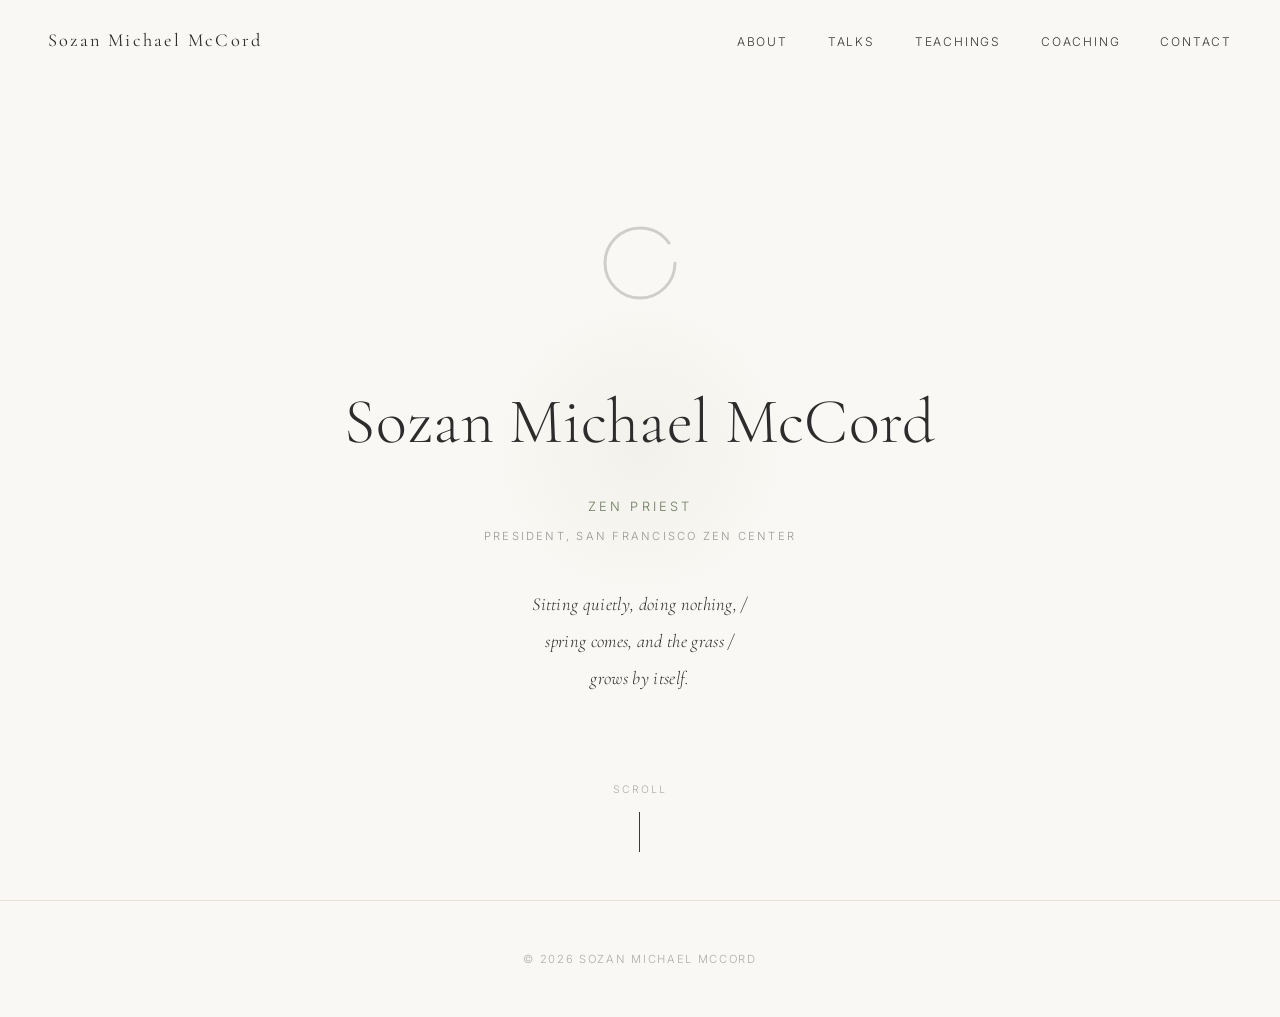
==== index.html @ 4ff05c6a "Build multi-page personal website for Sozan Michael McCord Static HTML/CSS site with 6 pages (index," ====
<!DOCTYPE html>
<html lang="en">
<head>
  <meta charset="UTF-8">
  <meta name="viewport" content="width=device-width, initial-scale=1.0">
  <title>Sozan Michael McCord — Zen Priest</title>
  <link rel="preconnect" href="https://fonts.googleapis.com">
  <link rel="preconnect" href="https://fonts.gstatic.com" crossorigin>
  <link href="https://fonts.googleapis.com/css2?family=Cormorant+Garamond:ital,wght@0,300;0,400;0,500;1,300;1,400;1,500&family=Inter:wght@300;400&display=swap" rel="stylesheet">
  <link rel="stylesheet" href="styles.css">
</head>
<body>

  <!-- Navigation -->
  <nav class="nav">
    <div class="nav-inner">
      <a href="index.html" class="nav-name">Sozan Michael McCord</a>
      <ul class="nav-links">
        <li><a href="about.html">About</a></li>
        <li><a href="talks.html">Talks</a></li>
        <li><a href="teachings.html">Teachings</a></li>
        <li><a href="coaching.html">Coaching</a></li>
        <li><a href="contact.html">Contact</a></li>
      </ul>
      <button class="hamburger" aria-label="Menu">
        <span></span>
        <span></span>
        <span></span>
      </button>
    </div>
  </nav>

  <!-- Mobile Panel -->
  <div class="mobile-overlay"></div>
  <div class="mobile-panel">
    <a href="about.html">About</a>
    <a href="talks.html">Talks</a>
    <a href="teachings.html">Teachings</a>
    <a href="coaching.html">Coaching</a>
    <a href="contact.html">Contact</a>
  </div>

  <!-- Hero -->
  <section class="hero">
    <div class="hero-glow"></div>
    <div class="hero-content">
      <svg class="enso" viewBox="0 0 120 120" xmlns="http://www.w3.org/2000/svg">
        <path d="M 95 60 C 95 79.33 79.33 95 60 95 C 40.67 95 25 79.33 25 60 C 25 40.67 40.67 25 60 25 C 72 25 82.5 31 89 40"
              fill="none" stroke="#2c2c2c" stroke-width="3" stroke-linecap="round"/>
      </svg>
      <h1>Sozan Michael McCord</h1>
      <p class="role">Zen Priest</p>
      <p class="position"><span>President, San Francisco Zen Center</span></p>
      <p class="verse">Sitting quietly, doing nothing, /<br>spring comes, and the grass /<br>grows by itself.</p>
    </div>
    <div class="scroll-hint">
      <span>Scroll</span>
      <div class="scroll-line"></div>
    </div>
  </section>

  <!-- Footer -->
  <footer class="footer">
    <p>&copy; 2026 Sozan Michael McCord</p>
  </footer>

  <script>
    // Nav scroll shrink
    window.addEventListener('scroll', () => {
      document.querySelector('.nav').classList.toggle('scrolled', window.scrollY > 50);
    });

    // Mobile nav toggle
    const hamburger = document.querySelector('.hamburger');
    const mobilePanel = document.querySelector('.mobile-panel');
    const mobileOverlay = document.querySelector('.mobile-overlay');

    function toggleMobile() {
      hamburger.classList.toggle('open');
      mobilePanel.classList.toggle('open');
      mobileOverlay.classList.toggle('open');
    }

    hamburger.addEventListener('click', toggleMobile);
    mobileOverlay.addEventListener('click', toggleMobile);

    // Scroll reveal
    const observer = new IntersectionObserver((entries) => {
      entries.forEach(entry => {
        if (entry.isIntersecting) {
          entry.target.classList.add('visible');
        }
      });
    }, { threshold: 0.15 });

    document.querySelectorAll('.reveal').forEach(el => observer.observe(el));
  </script>

</body>
</html>
---- styles.css ----
/* ── Custom Properties ── */
:root {
  --stone: #2c2c2c;
  --ink: #1a1a1a;
  --sand: #f5f0e8;
  --mist: #e8e2d6;
  --brush: #3a3a3a;
  --moss: #6b7c5e;
  --cloud: #faf8f4;
}

/* ── Reset & Base ── */
*,
*::before,
*::after {
  margin: 0;
  padding: 0;
  box-sizing: border-box;
}

html {
  scroll-behavior: smooth;
}

body {
  font-family: 'Inter', sans-serif;
  font-weight: 300;
  line-height: 1.8;
  letter-spacing: 0.02em;
  color: var(--ink);
  background: var(--cloud);
  -webkit-font-smoothing: antialiased;
  -moz-osx-font-smoothing: grayscale;
}

a {
  color: inherit;
  text-decoration: none;
}

ul {
  list-style: none;
}

img {
  max-width: 100%;
  display: block;
}

/* ── Typography ── */
h1, h2, h3, h4 {
  font-family: 'Cormorant Garamond', serif;
  font-weight: 300;
  color: var(--stone);
}

/* ── Navigation ── */
.nav {
  position: fixed;
  top: 0;
  left: 0;
  width: 100%;
  z-index: 1000;
  background: rgba(250, 248, 244, 0.9);
  backdrop-filter: blur(12px);
  -webkit-backdrop-filter: blur(12px);
  padding: 1.5rem 3rem;
  transition: padding 0.4s ease;
}

.nav.scrolled {
  padding: 0.8rem 3rem;
}

.nav-inner {
  max-width: 1200px;
  margin: 0 auto;
  display: flex;
  align-items: center;
  justify-content: space-between;
}

.nav-name {
  font-family: 'Cormorant Garamond', serif;
  font-weight: 400;
  font-size: 1.15rem;
  letter-spacing: 0.12em;
  color: var(--stone);
}

.nav-links {
  display: flex;
  gap: 2.5rem;
}

.nav-links a {
  font-size: 0.75rem;
  text-transform: uppercase;
  letter-spacing: 0.15em;
  color: var(--brush);
  position: relative;
  transition: color 0.3s ease;
}

.nav-links a::after {
  content: '';
  position: absolute;
  bottom: -4px;
  left: 0;
  width: 0;
  height: 1px;
  background: var(--moss);
  transition: width 0.3s ease;
}

.nav-links a:hover {
  color: var(--moss);
}

.nav-links a:hover::after {
  width: 100%;
}

.nav-links a.active {
  color: var(--moss);
}

.nav-links a.active::after {
  width: 100%;
}

/* ── Hamburger ── */
.hamburger {
  display: none;
  flex-direction: column;
  justify-content: center;
  gap: 5px;
  width: 28px;
  height: 28px;
  cursor: pointer;
  z-index: 1100;
  background: none;
  border: none;
}

.hamburger span {
  display: block;
  width: 100%;
  height: 1.5px;
  background: var(--stone);
  transition: transform 0.3s ease, opacity 0.3s ease;
}

.hamburger.open span:nth-child(1) {
  transform: translateY(6.5px) rotate(45deg);
}

.hamburger.open span:nth-child(2) {
  opacity: 0;
}

.hamburger.open span:nth-child(3) {
  transform: translateY(-6.5px) rotate(-45deg);
}

/* ── Mobile Nav Panel ── */
.mobile-panel {
  position: fixed;
  top: 0;
  right: -300px;
  width: 60vw;
  max-width: 300px;
  height: 100vh;
  background: var(--cloud);
  z-index: 1050;
  transition: right 0.4s ease;
  padding: 6rem 2rem 2rem;
  box-shadow: -4px 0 20px rgba(0, 0, 0, 0);
}

.mobile-panel.open {
  right: 0;
  box-shadow: -4px 0 20px rgba(0, 0, 0, 0.08);
}

.mobile-panel a {
  display: block;
  font-size: 0.8rem;
  text-transform: uppercase;
  letter-spacing: 0.15em;
  color: var(--brush);
  padding: 1rem 0;
  border-bottom: 1px solid var(--mist);
  transition: color 0.3s ease;
}

.mobile-panel a:hover,
.mobile-panel a.active {
  color: var(--moss);
}

.mobile-overlay {
  position: fixed;
  top: 0;
  left: 0;
  width: 100%;
  height: 100%;
  background: rgba(0, 0, 0, 0.15);
  z-index: 1040;
  opacity: 0;
  pointer-events: none;
  transition: opacity 0.4s ease;
}

.mobile-overlay.open {
  opacity: 1;
  pointer-events: auto;
}

/* ── Page Header ── */
.page-header {
  text-align: center;
  padding: 10rem 2rem 4rem;
}

.page-header h1 {
  font-size: clamp(2rem, 4vw, 3.5rem);
  margin-bottom: 0.75rem;
}

.page-header .subtitle {
  font-size: 0.75rem;
  text-transform: uppercase;
  letter-spacing: 0.2em;
  color: var(--moss);
}

/* ── Hero (index) ── */
.hero {
  min-height: 100vh;
  display: flex;
  flex-direction: column;
  align-items: center;
  justify-content: center;
  text-align: center;
  position: relative;
  padding: 2rem;
  overflow: hidden;
}

.hero-glow {
  position: absolute;
  width: 300px;
  height: 300px;
  border-radius: 50%;
  background: radial-gradient(circle, var(--moss) 0%, transparent 70%);
  opacity: 0.06;
  pointer-events: none;
  z-index: 0;
}

.hero-content {
  position: relative;
  z-index: 1;
}

.enso {
  width: 120px;
  height: 120px;
  opacity: 0;
  animation: fadeIn 2s ease forwards;
  margin: 0 auto 2rem;
}

@keyframes fadeIn {
  to { opacity: 0.2; }
}

@keyframes slideUp {
  from {
    opacity: 0;
    transform: translateY(20px);
  }
  to {
    opacity: 1;
    transform: translateY(0);
  }
}

.hero h1 {
  font-size: clamp(2.5rem, 5vw, 4.5rem);
  opacity: 0;
  animation: slideUp 1s ease forwards;
  animation-delay: 0.3s;
  margin-bottom: 1rem;
}

.hero .role {
  font-size: 0.8rem;
  text-transform: uppercase;
  letter-spacing: 0.25em;
  color: var(--moss);
  opacity: 0;
  animation: slideUp 1s ease forwards;
  animation-delay: 0.6s;
  margin-bottom: 0.5rem;
}

.hero .position {
  font-size: 0.7rem;
  text-transform: uppercase;
  letter-spacing: 0.2em;
  color: var(--brush);
  opacity: 0;
  animation: slideUp 1s ease forwards;
  animation-delay: 0.75s;
}

.hero .position span {
  opacity: 0.5;
}

.hero .verse {
  font-family: 'Cormorant Garamond', serif;
  font-weight: 300;
  font-style: italic;
  font-size: 1.15rem;
  line-height: 2;
  max-width: 400px;
  margin: 2.5rem auto 0;
  color: var(--stone);
  opacity: 0;
  animation: slideUp 1s ease forwards;
  animation-delay: 0.9s;
}

.scroll-hint {
  position: absolute;
  bottom: 3rem;
  display: flex;
  flex-direction: column;
  align-items: center;
  gap: 0.75rem;
  opacity: 0;
  animation: slideUp 1s ease forwards;
  animation-delay: 1.5s;
}

.scroll-hint span {
  font-size: 0.65rem;
  text-transform: uppercase;
  letter-spacing: 0.2em;
  color: var(--brush);
  opacity: 0.4;
}

.scroll-line {
  width: 1px;
  height: 40px;
  background: var(--brush);
  animation: pulse 2s ease-in-out infinite;
}

@keyframes pulse {
  0%, 100% { opacity: 0.2; }
  50% { opacity: 0.6; }
}

/* ── Content Sections ── */
.content-section {
  padding: 5rem 2rem;
}

.content-section.sand {
  background: var(--sand);
}

.content-narrow {
  max-width: 680px;
  margin: 0 auto;
}

.content-wide {
  max-width: 900px;
  margin: 0 auto;
}

.content-narrow p,
.content-wide p {
  margin-bottom: 1.5rem;
  color: var(--ink);
}

/* ── Scroll Reveal ── */
.reveal {
  opacity: 0;
  transform: translateY(30px);
  transition: opacity 0.8s ease, transform 0.8s ease;
}

.reveal.visible {
  opacity: 1;
  transform: translateY(0);
}

/* ── Timeline (about) ── */
.timeline {
  border-top: 1px solid var(--mist);
  margin-top: 3rem;
  padding-top: 2rem;
}

.timeline-item {
  display: flex;
  gap: 2rem;
  padding: 0.75rem 0;
}

.timeline-year {
  min-width: 90px;
  text-align: right;
  font-size: 0.8rem;
  color: var(--moss);
  letter-spacing: 0.05em;
  font-weight: 400;
}

.timeline-desc {
  font-size: 0.95rem;
  color: var(--brush);
}

/* ── Talks ── */
.filter-buttons {
  display: flex;
  flex-wrap: wrap;
  gap: 0.75rem;
  margin-bottom: 2.5rem;
}

.filter-btn {
  font-family: 'Inter', sans-serif;
  font-size: 0.7rem;
  text-transform: uppercase;
  letter-spacing: 0.12em;
  padding: 0.5rem 1.25rem;
  border: 1px solid var(--mist);
  background: transparent;
  color: var(--brush);
  cursor: pointer;
  transition: all 0.3s ease;
}

.filter-btn:hover,
.filter-btn.active {
  border-color: var(--moss);
  color: var(--moss);
  background: rgba(107, 124, 94, 0.06);
}

.talks-list {
  display: flex;
  flex-direction: column;
  gap: 0;
}

.talk-item {
  display: grid;
  grid-template-columns: 100px 1fr auto;
  align-items: center;
  gap: 1.5rem;
  padding: 1.25rem 1rem;
  border-bottom: 1px solid var(--mist);
  text-decoration: none;
  color: var(--ink);
  transition: transform 0.3s ease, box-shadow 0.3s ease;
}

.talk-item:first-child {
  border-top: 1px solid var(--mist);
}

.talk-item:hover {
  transform: translateX(4px);
  box-shadow: -3px 0 0 var(--moss);
}

.talk-date {
  font-size: 0.8rem;
  color: var(--brush);
  opacity: 0.7;
}

.talk-title {
  font-family: 'Cormorant Garamond', serif;
  font-weight: 400;
  font-size: 1.1rem;
  color: var(--stone);
}

.talk-tag {
  font-size: 0.65rem;
  text-transform: uppercase;
  letter-spacing: 0.1em;
  color: var(--moss);
  opacity: 0.8;
  white-space: nowrap;
}

.browse-link {
  display: inline-block;
  margin-top: 2.5rem;
  font-size: 0.8rem;
  color: var(--moss);
  letter-spacing: 0.05em;
  transition: opacity 0.3s ease;
}

.browse-link:hover {
  opacity: 0.7;
}

/* ── Teachings Quote ── */
.teaching-quote {
  max-width: 600px;
  margin: 0 auto;
  text-align: center;
  padding: 4rem 2rem;
}

.teaching-quote .line {
  width: 40px;
  height: 1px;
  background: var(--moss);
  margin: 0 auto 2.5rem;
}

.teaching-quote blockquote {
  font-family: 'Cormorant Garamond', serif;
  font-weight: 300;
  font-style: italic;
  font-size: clamp(1.4rem, 3vw, 2rem);
  line-height: 1.8;
  color: var(--stone);
  margin-bottom: 1.5rem;
}

.teaching-quote .attribution {
  font-size: 0.75rem;
  text-transform: uppercase;
  letter-spacing: 0.2em;
  color: var(--moss);
}

/* ── Coaching Offerings ── */
.offering {
  padding: 2rem 0;
  border-bottom: 1px solid var(--mist);
}

.offering:first-of-type {
  border-top: 1px solid var(--mist);
}

.offering h3 {
  font-family: 'Cormorant Garamond', serif;
  font-weight: 400;
  font-size: 1.3rem;
  margin-bottom: 0.75rem;
  color: var(--stone);
}

.offering p {
  margin-bottom: 0;
}

.cta-link {
  display: inline-block;
  margin-top: 2.5rem;
  font-size: 0.85rem;
  color: var(--moss);
  text-decoration: underline;
  text-underline-offset: 4px;
  transition: opacity 0.3s ease;
}

.cta-link:hover {
  opacity: 0.7;
}

/* ── Contact ── */
.contact-links {
  margin-top: 2rem;
}

.contact-links a {
  font-size: 0.8rem;
  text-transform: uppercase;
  letter-spacing: 0.12em;
  color: var(--moss);
  text-decoration: none;
  border-bottom: 1px solid transparent;
  transition: border-color 0.3s ease;
}

.contact-links a:hover {
  border-bottom-color: var(--moss);
}

/* ── Footer ── */
.footer {
  text-align: center;
  padding: 3rem 2rem;
  background: var(--cloud);
  border-top: 1px solid var(--mist);
}

.footer p {
  font-size: 0.7rem;
  text-transform: uppercase;
  letter-spacing: 0.15em;
  color: var(--brush);
  opacity: 0.4;
}

/* ── Responsive ── */
@media (max-width: 768px) {
  .nav {
    padding: 1rem 1.5rem;
  }

  .nav.scrolled {
    padding: 0.6rem 1.5rem;
  }

  .hamburger {
    display: flex;
  }

  .nav-links {
    display: none;
  }

  .page-header {
    padding: 8rem 1.5rem 3rem;
  }

  .content-section {
    padding: 3rem 1.5rem;
  }

  .talk-item {
    grid-template-columns: 1fr;
    gap: 0.25rem;
  }

  .talk-tag {
    justify-self: start;
  }

  .timeline-item {
    flex-direction: column;
    gap: 0.25rem;
  }

  .timeline-year {
    text-align: left;
  }

  .filter-buttons {
    gap: 0.5rem;
  }
}
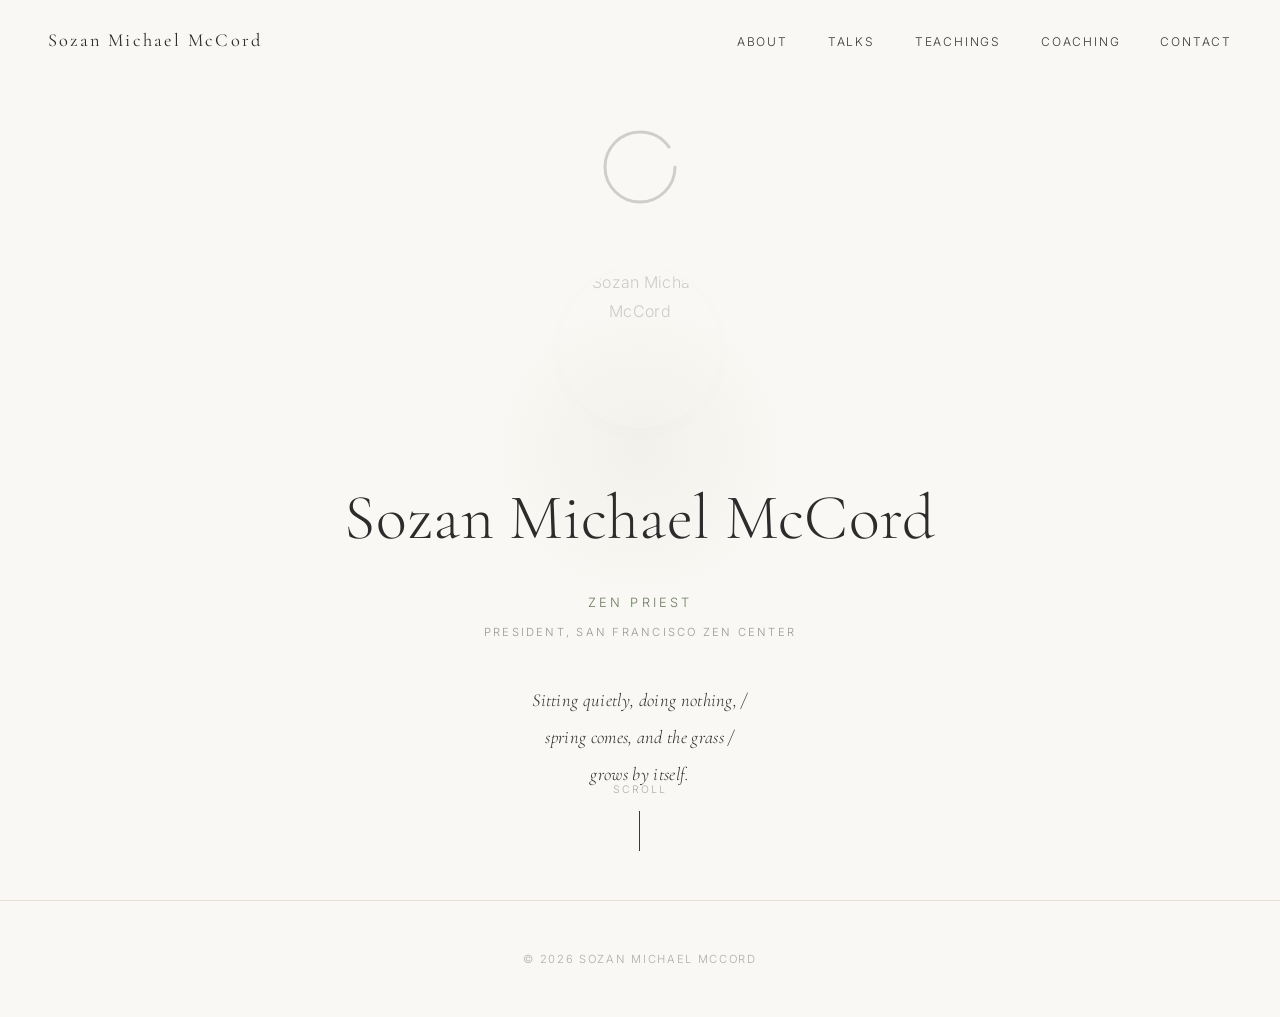
==== commit d5c19b17: "Add portrait photo to home page hero section Circular cropped portrait image between the enso SVG an" ====
--- a/index.html
+++ b/index.html
@@ -48,6 +48,7 @@
         <path d="M 95 60 C 95 79.33 79.33 95 60 95 C 40.67 95 25 79.33 25 60 C 25 40.67 40.67 25 60 25 C 72 25 82.5 31 89 40"
               fill="none" stroke="#2c2c2c" stroke-width="3" stroke-linecap="round"/>
       </svg>
+      <img src="portrait.jpg" alt="Sozan Michael McCord" class="hero-portrait">
       <h1>Sozan Michael McCord</h1>
       <p class="role">Zen Priest</p>
       <p class="position"><span>President, San Francisco Zen Center</span></p>
--- a/styles.css
+++ b/styles.css
@@ -276,6 +276,22 @@
   to { opacity: 0.2; }
 }
 
+.hero-portrait {
+  width: 160px;
+  height: 160px;
+  border-radius: 50%;
+  object-fit: cover;
+  margin: 0 auto 2rem;
+  opacity: 0;
+  animation: fadeIn 2s ease forwards;
+  animation-delay: 0.15s;
+  box-shadow: 0 4px 24px rgba(0, 0, 0, 0.08);
+}
+
+@keyframes fadeIn-portrait {
+  to { opacity: 1; }
+}
+
 @keyframes slideUp {
   from {
     opacity: 0;
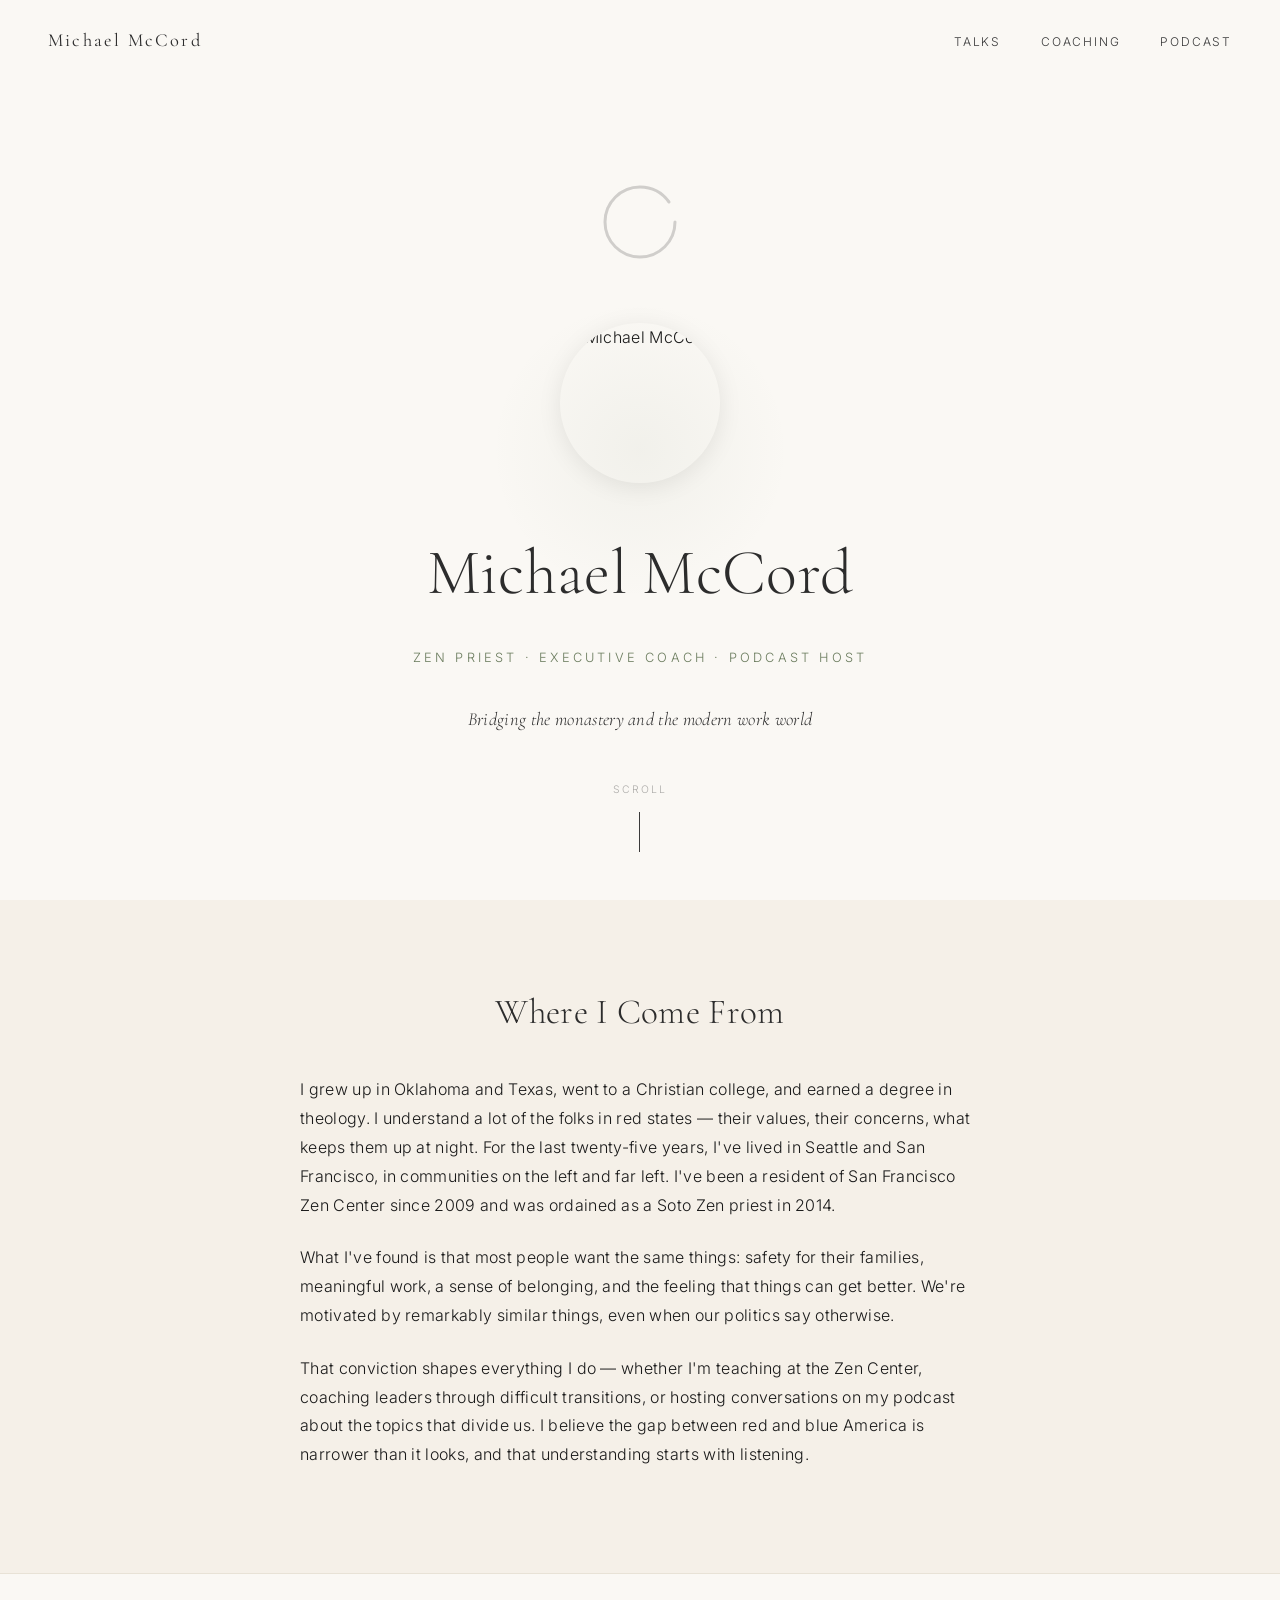
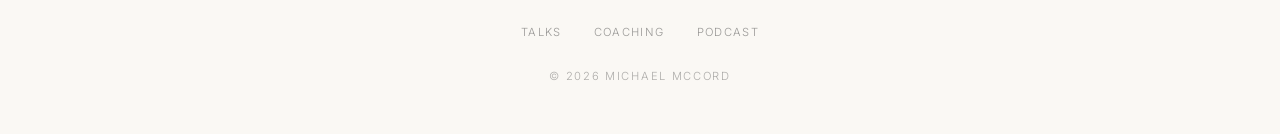
==== commit e9bc2ffa: "Restructure site: 4 pages with coaching pricing and Seeing Magenta podcast - Homepage: Zen priest / " ====
--- a/index.html
+++ b/index.html
@@ -3,7 +3,7 @@
 <head>
   <meta charset="UTF-8">
   <meta name="viewport" content="width=device-width, initial-scale=1.0">
-  <title>Sozan Michael McCord — Zen Priest</title>
+  <title>Michael McCord — Zen Priest · Coach · Podcast Host</title>
   <link rel="preconnect" href="https://fonts.googleapis.com">
   <link rel="preconnect" href="https://fonts.gstatic.com" crossorigin>
   <link href="https://fonts.googleapis.com/css2?family=Cormorant+Garamond:ital,wght@0,300;0,400;0,500;1,300;1,400;1,500&family=Inter:wght@300;400&display=swap" rel="stylesheet">
@@ -14,13 +14,11 @@
   <!-- Navigation -->
   <nav class="nav">
     <div class="nav-inner">
-      <a href="index.html" class="nav-name">Sozan Michael McCord</a>
+      <a href="index.html" class="nav-name">Michael McCord</a>
       <ul class="nav-links">
-        <li><a href="about.html">About</a></li>
         <li><a href="talks.html">Talks</a></li>
-        <li><a href="teachings.html">Teachings</a></li>
         <li><a href="coaching.html">Coaching</a></li>
-        <li><a href="contact.html">Contact</a></li>
+        <li><a href="podcast.html">Podcast</a></li>
       </ul>
       <button class="hamburger" aria-label="Menu">
         <span></span>
@@ -30,14 +28,11 @@
     </div>
   </nav>
 
-  <!-- Mobile Panel -->
   <div class="mobile-overlay"></div>
   <div class="mobile-panel">
-    <a href="about.html">About</a>
     <a href="talks.html">Talks</a>
-    <a href="teachings.html">Teachings</a>
     <a href="coaching.html">Coaching</a>
-    <a href="contact.html">Contact</a>
+    <a href="podcast.html">Podcast</a>
   </div>
 
   <!-- Hero -->
@@ -48,11 +43,10 @@
         <path d="M 95 60 C 95 79.33 79.33 95 60 95 C 40.67 95 25 79.33 25 60 C 25 40.67 40.67 25 60 25 C 72 25 82.5 31 89 40"
               fill="none" stroke="#2c2c2c" stroke-width="3" stroke-linecap="round"/>
       </svg>
-      <img src="portrait.jpg" alt="Sozan Michael McCord" class="hero-portrait">
-      <h1>Sozan Michael McCord</h1>
-      <p class="role">Zen Priest</p>
-      <p class="position"><span>President, San Francisco Zen Center</span></p>
-      <p class="verse">Sitting quietly, doing nothing, /<br>spring comes, and the grass /<br>grows by itself.</p>
+      <img src="portrait.jpg" alt="Michael McCord" class="hero-portrait">
+      <h1>Michael McCord</h1>
+      <p class="role">Zen Priest · Executive Coach · Podcast Host</p>
+      <p class="tagline">Bridging the monastery and the modern work world</p>
     </div>
     <div class="scroll-hint">
       <span>Scroll</span>
@@ -60,18 +54,31 @@
     </div>
   </section>
 
+  <!-- About -->
+  <section class="content-section sand">
+    <div class="content-narrow reveal">
+      <h2 class="section-heading">Where I Come From</h2>
+      <p>I grew up in Oklahoma and Texas, went to a Christian college, and earned a degree in theology. I understand a lot of the folks in red states — their values, their concerns, what keeps them up at night. For the last twenty-five years, I've lived in Seattle and San Francisco, in communities on the left and far left. I've been a resident of San Francisco Zen Center since 2009 and was ordained as a Soto Zen priest in 2014.</p>
+      <p>What I've found is that most people want the same things: safety for their families, meaningful work, a sense of belonging, and the feeling that things can get better. We're motivated by remarkably similar things, even when our politics say otherwise.</p>
+      <p>That conviction shapes everything I do — whether I'm teaching at the Zen Center, coaching leaders through difficult transitions, or hosting conversations on my podcast about the topics that divide us. I believe the gap between red and blue America is narrower than it looks, and that understanding starts with listening.</p>
+    </div>
+  </section>
+
   <!-- Footer -->
   <footer class="footer">
-    <p>&copy; 2026 Sozan Michael McCord</p>
+    <div class="footer-links">
+      <a href="talks.html">Talks</a>
+      <a href="coaching.html">Coaching</a>
+      <a href="podcast.html">Podcast</a>
+    </div>
+    <p>&copy; 2026 Michael McCord</p>
   </footer>
 
   <script>
-    // Nav scroll shrink
     window.addEventListener('scroll', () => {
       document.querySelector('.nav').classList.toggle('scrolled', window.scrollY > 50);
     });
 
-    // Mobile nav toggle
     const hamburger = document.querySelector('.hamburger');
     const mobilePanel = document.querySelector('.mobile-panel');
     const mobileOverlay = document.querySelector('.mobile-overlay');
@@ -85,12 +92,9 @@
     hamburger.addEventListener('click', toggleMobile);
     mobileOverlay.addEventListener('click', toggleMobile);
 
-    // Scroll reveal
     const observer = new IntersectionObserver((entries) => {
       entries.forEach(entry => {
-        if (entry.isIntersecting) {
-          entry.target.classList.add('visible');
-        }
+        if (entry.isIntersecting) entry.target.classList.add('visible');
       });
     }, { threshold: 0.15 });
 
--- a/styles.css
+++ b/styles.css
@@ -7,6 +7,7 @@
   --brush: #3a3a3a;
   --moss: #6b7c5e;
   --cloud: #faf8f4;
+  --magenta: #8b3a6b;
 }
 
 /* ── Reset & Base ── */
@@ -283,12 +284,12 @@
   object-fit: cover;
   margin: 0 auto 2rem;
   opacity: 0;
-  animation: fadeIn 2s ease forwards;
+  animation: portraitFadeIn 2s ease forwards;
   animation-delay: 0.15s;
   box-shadow: 0 4px 24px rgba(0, 0, 0, 0.08);
 }
 
-@keyframes fadeIn-portrait {
+@keyframes portraitFadeIn {
   to { opacity: 1; }
 }
 
@@ -322,28 +323,14 @@
   margin-bottom: 0.5rem;
 }
 
-.hero .position {
-  font-size: 0.7rem;
-  text-transform: uppercase;
-  letter-spacing: 0.2em;
-  color: var(--brush);
-  opacity: 0;
-  animation: slideUp 1s ease forwards;
-  animation-delay: 0.75s;
-}
-
-.hero .position span {
-  opacity: 0.5;
-}
-
-.hero .verse {
+.hero .tagline {
   font-family: 'Cormorant Garamond', serif;
   font-weight: 300;
   font-style: italic;
   font-size: 1.15rem;
   line-height: 2;
-  max-width: 400px;
-  margin: 2.5rem auto 0;
+  max-width: 500px;
+  margin: 2rem auto 0;
   color: var(--stone);
   opacity: 0;
   animation: slideUp 1s ease forwards;
@@ -407,6 +394,12 @@
   color: var(--ink);
 }
 
+.section-heading {
+  font-size: clamp(1.6rem, 3vw, 2.2rem);
+  margin-bottom: 2rem;
+  text-align: center;
+}
+
 /* ── Scroll Reveal ── */
 .reveal {
   opacity: 0;
@@ -417,33 +410,6 @@
 .reveal.visible {
   opacity: 1;
   transform: translateY(0);
-}
-
-/* ── Timeline (about) ── */
-.timeline {
-  border-top: 1px solid var(--mist);
-  margin-top: 3rem;
-  padding-top: 2rem;
-}
-
-.timeline-item {
-  display: flex;
-  gap: 2rem;
-  padding: 0.75rem 0;
-}
-
-.timeline-year {
-  min-width: 90px;
-  text-align: right;
-  font-size: 0.8rem;
-  color: var(--moss);
-  letter-spacing: 0.05em;
-  font-weight: 400;
-}
-
-.timeline-desc {
-  font-size: 0.95rem;
-  color: var(--brush);
 }
 
 /* ── Talks ── */
@@ -536,38 +502,6 @@
   opacity: 0.7;
 }
 
-/* ── Teachings Quote ── */
-.teaching-quote {
-  max-width: 600px;
-  margin: 0 auto;
-  text-align: center;
-  padding: 4rem 2rem;
-}
-
-.teaching-quote .line {
-  width: 40px;
-  height: 1px;
-  background: var(--moss);
-  margin: 0 auto 2.5rem;
-}
-
-.teaching-quote blockquote {
-  font-family: 'Cormorant Garamond', serif;
-  font-weight: 300;
-  font-style: italic;
-  font-size: clamp(1.4rem, 3vw, 2rem);
-  line-height: 1.8;
-  color: var(--stone);
-  margin-bottom: 1.5rem;
-}
-
-.teaching-quote .attribution {
-  font-size: 0.75rem;
-  text-transform: uppercase;
-  letter-spacing: 0.2em;
-  color: var(--moss);
-}
-
 /* ── Coaching Offerings ── */
 .offering {
   padding: 2rem 0;
@@ -590,6 +524,36 @@
   margin-bottom: 0;
 }
 
+/* ── Pricing ── */
+.pricing {
+  margin-top: 3rem;
+  padding: 3rem;
+  background: var(--sand);
+  border-radius: 2px;
+}
+
+.pricing h2 {
+  font-size: 1.6rem;
+  margin-bottom: 0.5rem;
+  text-align: center;
+}
+
+.pricing .pricing-range {
+  text-align: center;
+  font-family: 'Cormorant Garamond', serif;
+  font-size: clamp(2rem, 4vw, 3rem);
+  font-weight: 400;
+  color: var(--moss);
+  margin: 1.5rem 0;
+}
+
+.pricing .pricing-note {
+  text-align: center;
+  font-size: 0.85rem;
+  color: var(--brush);
+  margin-bottom: 0;
+}
+
 .cta-link {
   display: inline-block;
   margin-top: 2.5rem;
@@ -604,23 +568,51 @@
   opacity: 0.7;
 }
 
-/* ── Contact ── */
-.contact-links {
-  margin-top: 2rem;
-}
-
-.contact-links a {
-  font-size: 0.8rem;
-  text-transform: uppercase;
-  letter-spacing: 0.12em;
-  color: var(--moss);
-  text-decoration: none;
-  border-bottom: 1px solid transparent;
-  transition: border-color 0.3s ease;
-}
-
-.contact-links a:hover {
-  border-bottom-color: var(--moss);
+/* ── Podcast ── */
+.podcast-brand {
+  text-align: center;
+  max-width: 600px;
+  margin: 0 auto 3rem;
+}
+
+.podcast-brand .podcast-name {
+  font-size: clamp(1.8rem, 4vw, 2.8rem);
+  color: var(--magenta);
+  margin-bottom: 0.75rem;
+}
+
+.podcast-brand .podcast-tagline {
+  font-family: 'Cormorant Garamond', serif;
+  font-weight: 300;
+  font-style: italic;
+  font-size: 1.1rem;
+  color: var(--brush);
+}
+
+.podcast-concept {
+  max-width: 680px;
+  margin: 0 auto;
+}
+
+.podcast-episodes {
+  margin-top: 3rem;
+  border-top: 1px solid var(--mist);
+  padding-top: 2rem;
+}
+
+.podcast-episodes h3 {
+  font-size: 1.2rem;
+  margin-bottom: 1.5rem;
+  font-weight: 400;
+}
+
+.episode-placeholder {
+  padding: 2.5rem;
+  border: 1px dashed var(--mist);
+  text-align: center;
+  color: var(--brush);
+  font-size: 0.85rem;
+  opacity: 0.7;
 }
 
 /* ── Footer ── */
@@ -629,6 +621,26 @@
   padding: 3rem 2rem;
   background: var(--cloud);
   border-top: 1px solid var(--mist);
+}
+
+.footer-links {
+  margin-bottom: 1.5rem;
+  display: flex;
+  justify-content: center;
+  gap: 2rem;
+}
+
+.footer-links a {
+  font-size: 0.7rem;
+  text-transform: uppercase;
+  letter-spacing: 0.12em;
+  color: var(--brush);
+  opacity: 0.5;
+  transition: opacity 0.3s ease;
+}
+
+.footer-links a:hover {
+  opacity: 0.8;
 }
 
 .footer p {
@@ -674,16 +686,16 @@
     justify-self: start;
   }
 
-  .timeline-item {
-    flex-direction: column;
-    gap: 0.25rem;
-  }
-
-  .timeline-year {
-    text-align: left;
-  }
-
   .filter-buttons {
     gap: 0.5rem;
   }
-}
+
+  .pricing {
+    padding: 2rem 1.5rem;
+  }
+
+  .footer-links {
+    flex-wrap: wrap;
+    gap: 1rem;
+  }
+}
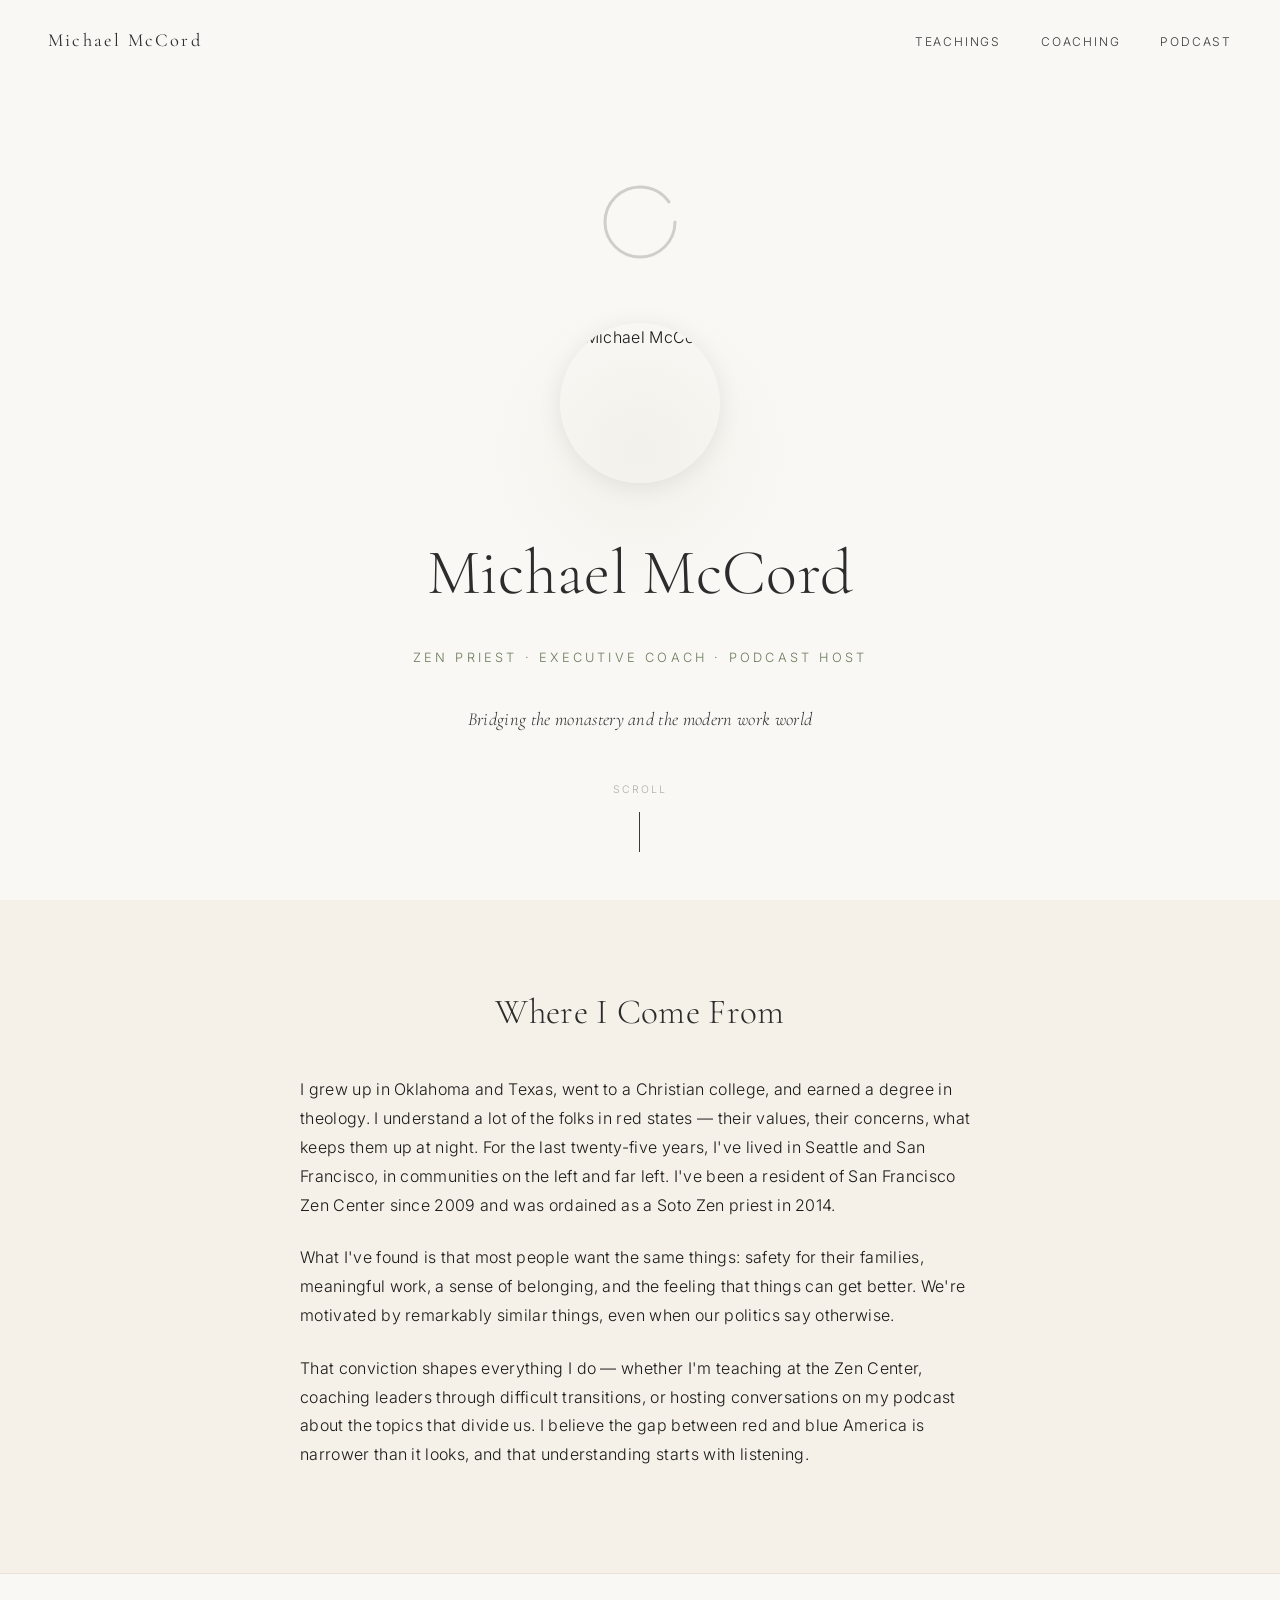
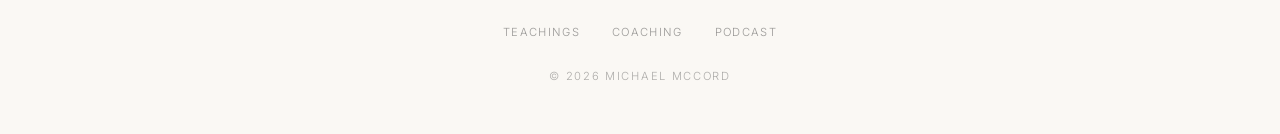
==== commit 655257ec: "Rename Talks to Teachings nav link, update coaching contact email - Nav and footer links now say "Te" ====
--- a/index.html
+++ b/index.html
@@ -16,7 +16,7 @@
     <div class="nav-inner">
       <a href="index.html" class="nav-name">Michael McCord</a>
       <ul class="nav-links">
-        <li><a href="talks.html">Talks</a></li>
+        <li><a href="talks.html">Teachings</a></li>
         <li><a href="coaching.html">Coaching</a></li>
         <li><a href="podcast.html">Podcast</a></li>
       </ul>
@@ -30,7 +30,7 @@
 
   <div class="mobile-overlay"></div>
   <div class="mobile-panel">
-    <a href="talks.html">Talks</a>
+    <a href="talks.html">Teachings</a>
     <a href="coaching.html">Coaching</a>
     <a href="podcast.html">Podcast</a>
   </div>
@@ -67,7 +67,7 @@
   <!-- Footer -->
   <footer class="footer">
     <div class="footer-links">
-      <a href="talks.html">Talks</a>
+      <a href="talks.html">Teachings</a>
       <a href="coaching.html">Coaching</a>
       <a href="podcast.html">Podcast</a>
     </div>
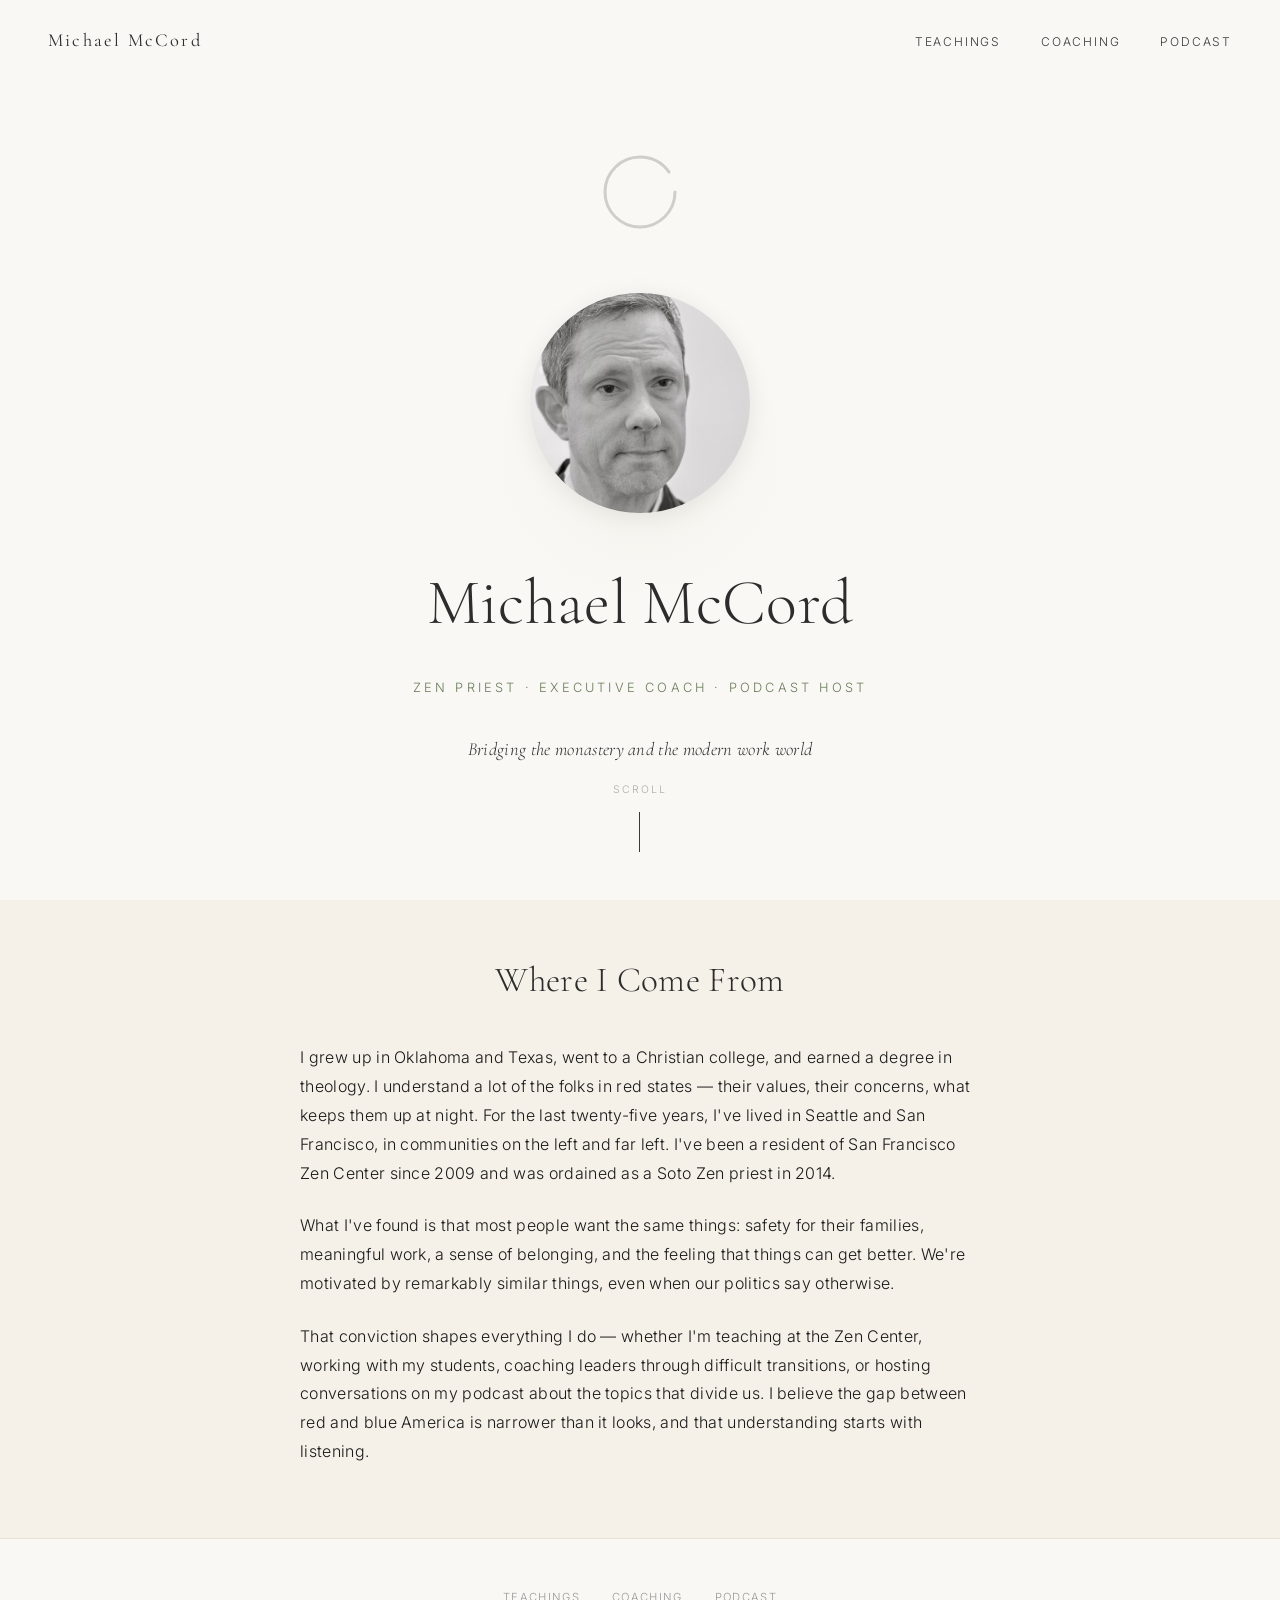
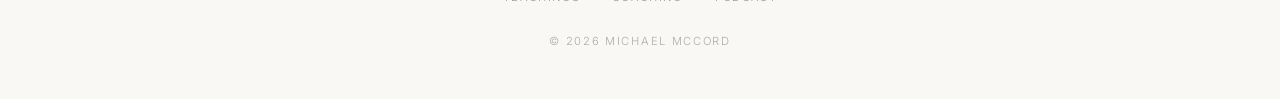
==== commit 88bc4e82: "Add 'working with my students' to homepage bio Co-Authored-By: Claude Opus 4.6 <noreply@anthropic.co" ====
--- a/index.html
+++ b/index.html
@@ -60,7 +60,7 @@
       <h2 class="section-heading">Where I Come From</h2>
       <p>I grew up in Oklahoma and Texas, went to a Christian college, and earned a degree in theology. I understand a lot of the folks in red states — their values, their concerns, what keeps them up at night. For the last twenty-five years, I've lived in Seattle and San Francisco, in communities on the left and far left. I've been a resident of San Francisco Zen Center since 2009 and was ordained as a Soto Zen priest in 2014.</p>
       <p>What I've found is that most people want the same things: safety for their families, meaningful work, a sense of belonging, and the feeling that things can get better. We're motivated by remarkably similar things, even when our politics say otherwise.</p>
-      <p>That conviction shapes everything I do — whether I'm teaching at the Zen Center, coaching leaders through difficult transitions, or hosting conversations on my podcast about the topics that divide us. I believe the gap between red and blue America is narrower than it looks, and that understanding starts with listening.</p>
+      <p>That conviction shapes everything I do — whether I'm teaching at the Zen Center, working with my students, coaching leaders through difficult transitions, or hosting conversations on my podcast about the topics that divide us. I believe the gap between red and blue America is narrower than it looks, and that understanding starts with listening.</p>
     </div>
   </section>
 
--- a/styles.css
+++ b/styles.css
@@ -221,7 +221,7 @@
 /* ── Page Header ── */
 .page-header {
   text-align: center;
-  padding: 10rem 2rem 4rem;
+  padding: 10rem 2rem 2rem;
 }
 
 .page-header h1 {
@@ -278,10 +278,11 @@
 }
 
 .hero-portrait {
-  width: 160px;
-  height: 160px;
+  width: 220px;
+  height: 220px;
   border-radius: 50%;
   object-fit: cover;
+  object-position: center 25%;
   margin: 0 auto 2rem;
   opacity: 0;
   animation: portraitFadeIn 2s ease forwards;
@@ -371,7 +372,7 @@
 
 /* ── Content Sections ── */
 .content-section {
-  padding: 5rem 2rem;
+  padding: 3rem 2rem;
 }
 
 .content-section.sand {
@@ -670,11 +671,11 @@
   }
 
   .page-header {
-    padding: 8rem 1.5rem 3rem;
+    padding: 8rem 1.5rem 1.5rem;
   }
 
   .content-section {
-    padding: 3rem 1.5rem;
+    padding: 2rem 1.5rem;
   }
 
   .talk-item {
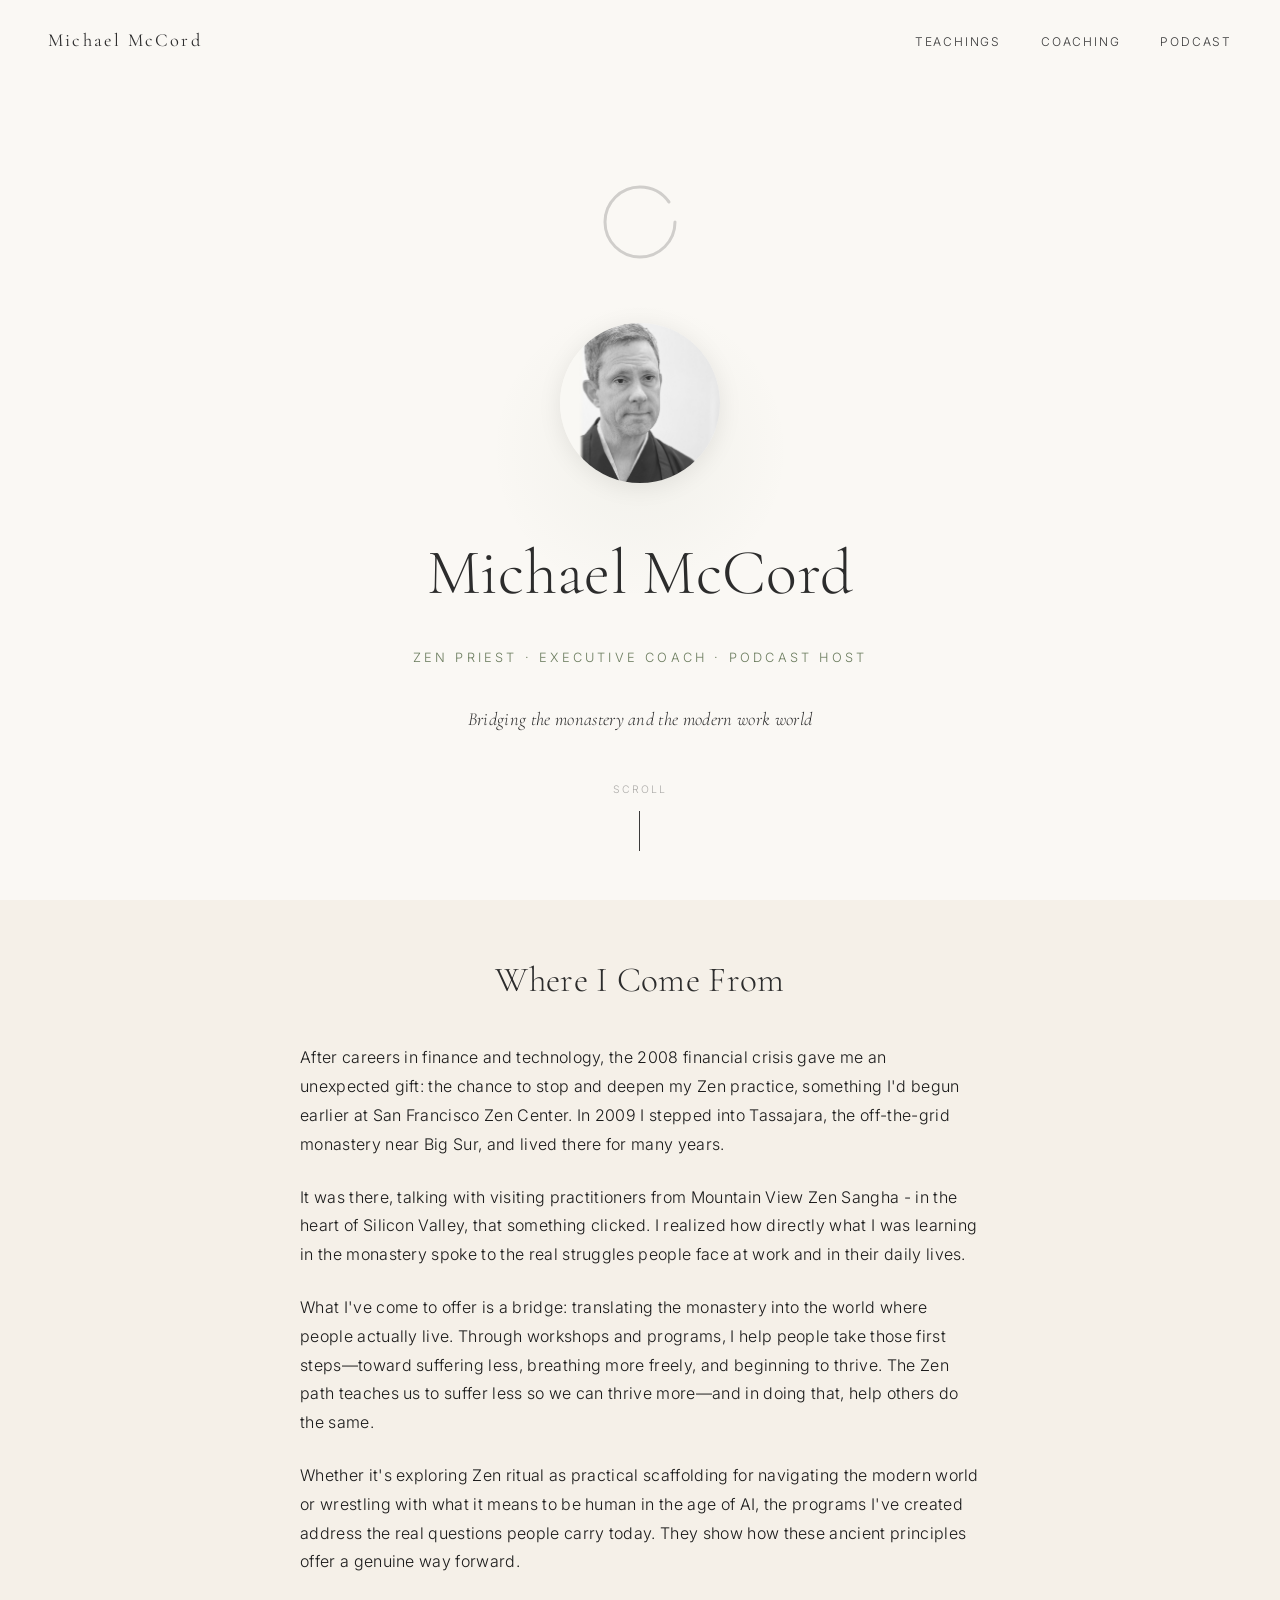
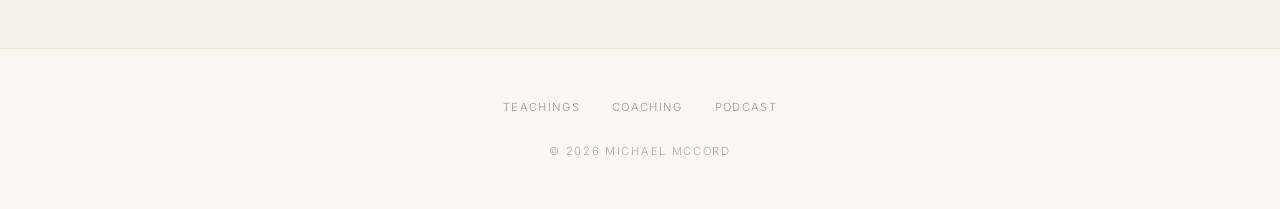
==== commit d2930188: "Update homepage bio with new narrative Replace previous bio with updated text covering the path from" ====
--- a/index.html
+++ b/index.html
@@ -58,9 +58,10 @@
   <section class="content-section sand">
     <div class="content-narrow reveal">
       <h2 class="section-heading">Where I Come From</h2>
-      <p>I grew up in Oklahoma and Texas, went to a Christian college, and earned a degree in theology. I understand a lot of the folks in red states — their values, their concerns, what keeps them up at night. For the last twenty-five years, I've lived in Seattle and San Francisco, in communities on the left and far left. I've been a resident of San Francisco Zen Center since 2009 and was ordained as a Soto Zen priest in 2014.</p>
-      <p>What I've found is that most people want the same things: safety for their families, meaningful work, a sense of belonging, and the feeling that things can get better. We're motivated by remarkably similar things, even when our politics say otherwise.</p>
-      <p>That conviction shapes everything I do — whether I'm teaching at the Zen Center, working with my students, coaching leaders through difficult transitions, or hosting conversations on my podcast about the topics that divide us. I believe the gap between red and blue America is narrower than it looks, and that understanding starts with listening.</p>
+      <p>After careers in finance and technology, the 2008 financial crisis gave me an unexpected gift: the chance to stop and deepen my Zen practice, something I'd begun earlier at San Francisco Zen Center. In 2009 I stepped into Tassajara, the off-the-grid monastery near Big Sur, and lived there for many years.</p>
+      <p>It was there, talking with visiting practitioners from Mountain View Zen Sangha - in the heart of Silicon Valley, that something clicked. I realized how directly what I was learning in the monastery spoke to the real struggles people face at work and in their daily lives.</p>
+      <p>What I've come to offer is a bridge: translating the monastery into the world where people actually live. Through workshops and programs, I help people take those first steps—toward suffering less, breathing more freely, and beginning to thrive. The Zen path teaches us to suffer less so we can thrive more—and in doing that, help others do the same.</p>
+      <p>Whether it's exploring Zen ritual as practical scaffolding for navigating the modern world or wrestling with what it means to be human in the age of AI, the programs I've created address the real questions people carry today. They show how these ancient principles offer a genuine way forward.</p>
     </div>
   </section>
 
--- a/styles.css
+++ b/styles.css
@@ -278,11 +278,11 @@
 }
 
 .hero-portrait {
-  width: 220px;
-  height: 220px;
+  width: 160px;
+  height: 160px;
   border-radius: 50%;
   object-fit: cover;
-  object-position: center 25%;
+  object-position: 70% center;
   margin: 0 auto 2rem;
   opacity: 0;
   animation: portraitFadeIn 2s ease forwards;
@@ -503,6 +503,65 @@
   opacity: 0.7;
 }
 
+/* ── Teaching Cards ── */
+.teachings-grid {
+  display: grid;
+  grid-template-columns: repeat(auto-fill, minmax(340px, 1fr));
+  gap: 2rem;
+}
+
+.teaching-card {
+  background: var(--cloud);
+  padding: 2rem;
+  border: 1px solid var(--mist);
+  transition: box-shadow 0.3s ease;
+}
+
+.teaching-card:hover {
+  box-shadow: 0 4px 20px rgba(0, 0, 0, 0.06);
+}
+
+.teaching-card h3 {
+  font-family: 'Cormorant Garamond', serif;
+  font-weight: 400;
+  font-size: 1.3rem;
+  color: var(--stone);
+  margin: 0.75rem 0 0.25rem;
+}
+
+.teaching-description {
+  font-size: 0.85rem;
+  color: var(--brush);
+  margin-bottom: 1rem;
+}
+
+.teaching-link {
+  font-size: 0.8rem;
+  color: var(--moss);
+  letter-spacing: 0.05em;
+  transition: opacity 0.3s ease;
+}
+
+.teaching-link:hover {
+  opacity: 0.7;
+}
+
+.video-embed {
+  position: relative;
+  padding-bottom: 56.25%;
+  height: 0;
+  overflow: hidden;
+  margin-top: 1rem;
+}
+
+.video-embed iframe {
+  position: absolute;
+  top: 0;
+  left: 0;
+  width: 100%;
+  height: 100%;
+}
+
 /* ── Coaching Offerings ── */
 .offering {
   padding: 2rem 0;
@@ -691,6 +750,14 @@
     gap: 0.5rem;
   }
 
+  .teachings-grid {
+    grid-template-columns: 1fr;
+  }
+
+  .teaching-card {
+    padding: 1.5rem;
+  }
+
   .pricing {
     padding: 2rem 1.5rem;
   }
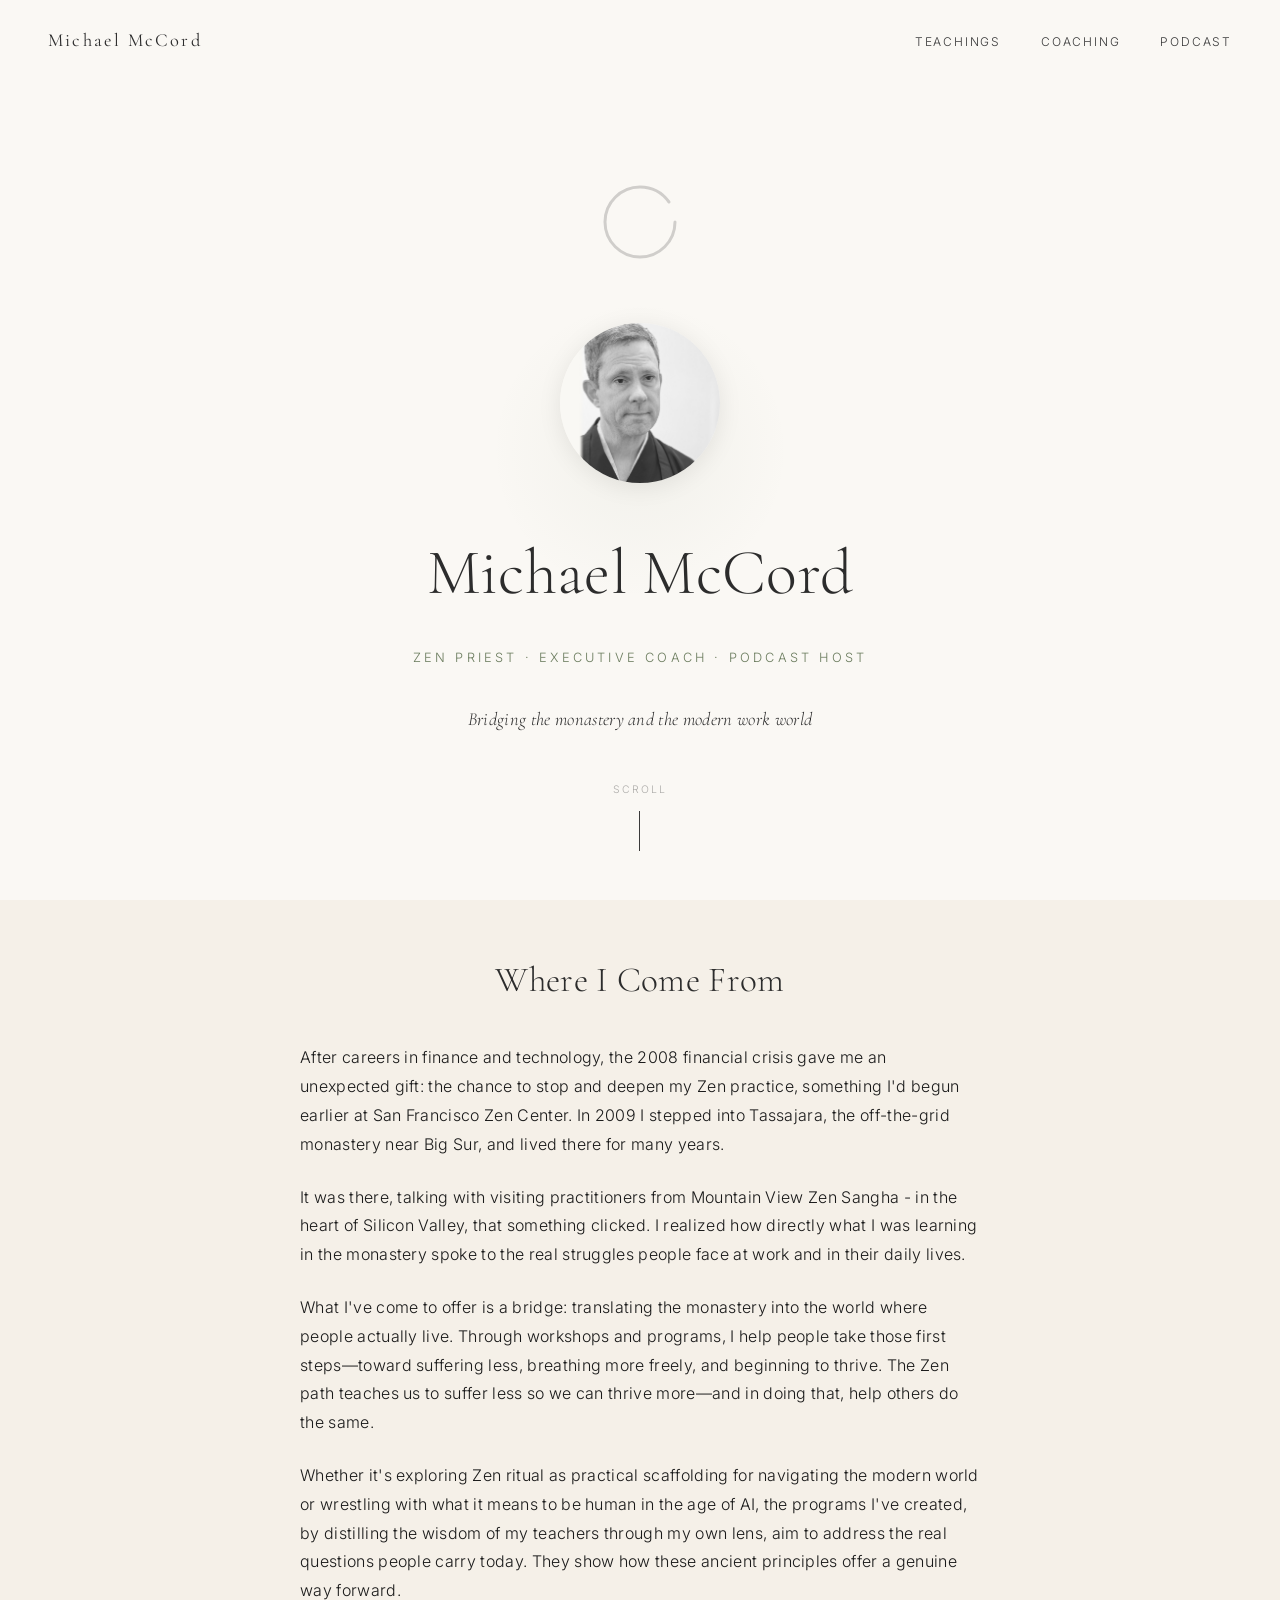
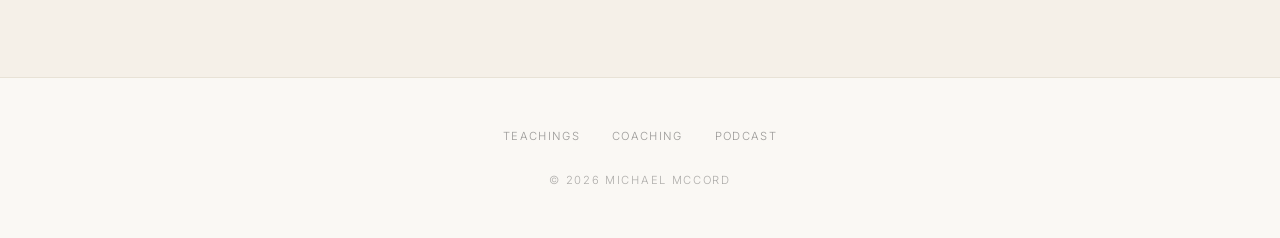
==== commit 8ea28d8c: "Refine final bio sentence to credit teachers Co-Authored-By: Claude Opus 4.6 <noreply@anthropic.com>" ====
--- a/index.html
+++ b/index.html
@@ -61,7 +61,7 @@
       <p>After careers in finance and technology, the 2008 financial crisis gave me an unexpected gift: the chance to stop and deepen my Zen practice, something I'd begun earlier at San Francisco Zen Center. In 2009 I stepped into Tassajara, the off-the-grid monastery near Big Sur, and lived there for many years.</p>
       <p>It was there, talking with visiting practitioners from Mountain View Zen Sangha - in the heart of Silicon Valley, that something clicked. I realized how directly what I was learning in the monastery spoke to the real struggles people face at work and in their daily lives.</p>
       <p>What I've come to offer is a bridge: translating the monastery into the world where people actually live. Through workshops and programs, I help people take those first steps—toward suffering less, breathing more freely, and beginning to thrive. The Zen path teaches us to suffer less so we can thrive more—and in doing that, help others do the same.</p>
-      <p>Whether it's exploring Zen ritual as practical scaffolding for navigating the modern world or wrestling with what it means to be human in the age of AI, the programs I've created address the real questions people carry today. They show how these ancient principles offer a genuine way forward.</p>
+      <p>Whether it's exploring Zen ritual as practical scaffolding for navigating the modern world or wrestling with what it means to be human in the age of AI, the programs I've created, by distilling the wisdom of my teachers through my own lens, aim to address the real questions people carry today. They show how these ancient principles offer a genuine way forward.</p>
     </div>
   </section>
 
